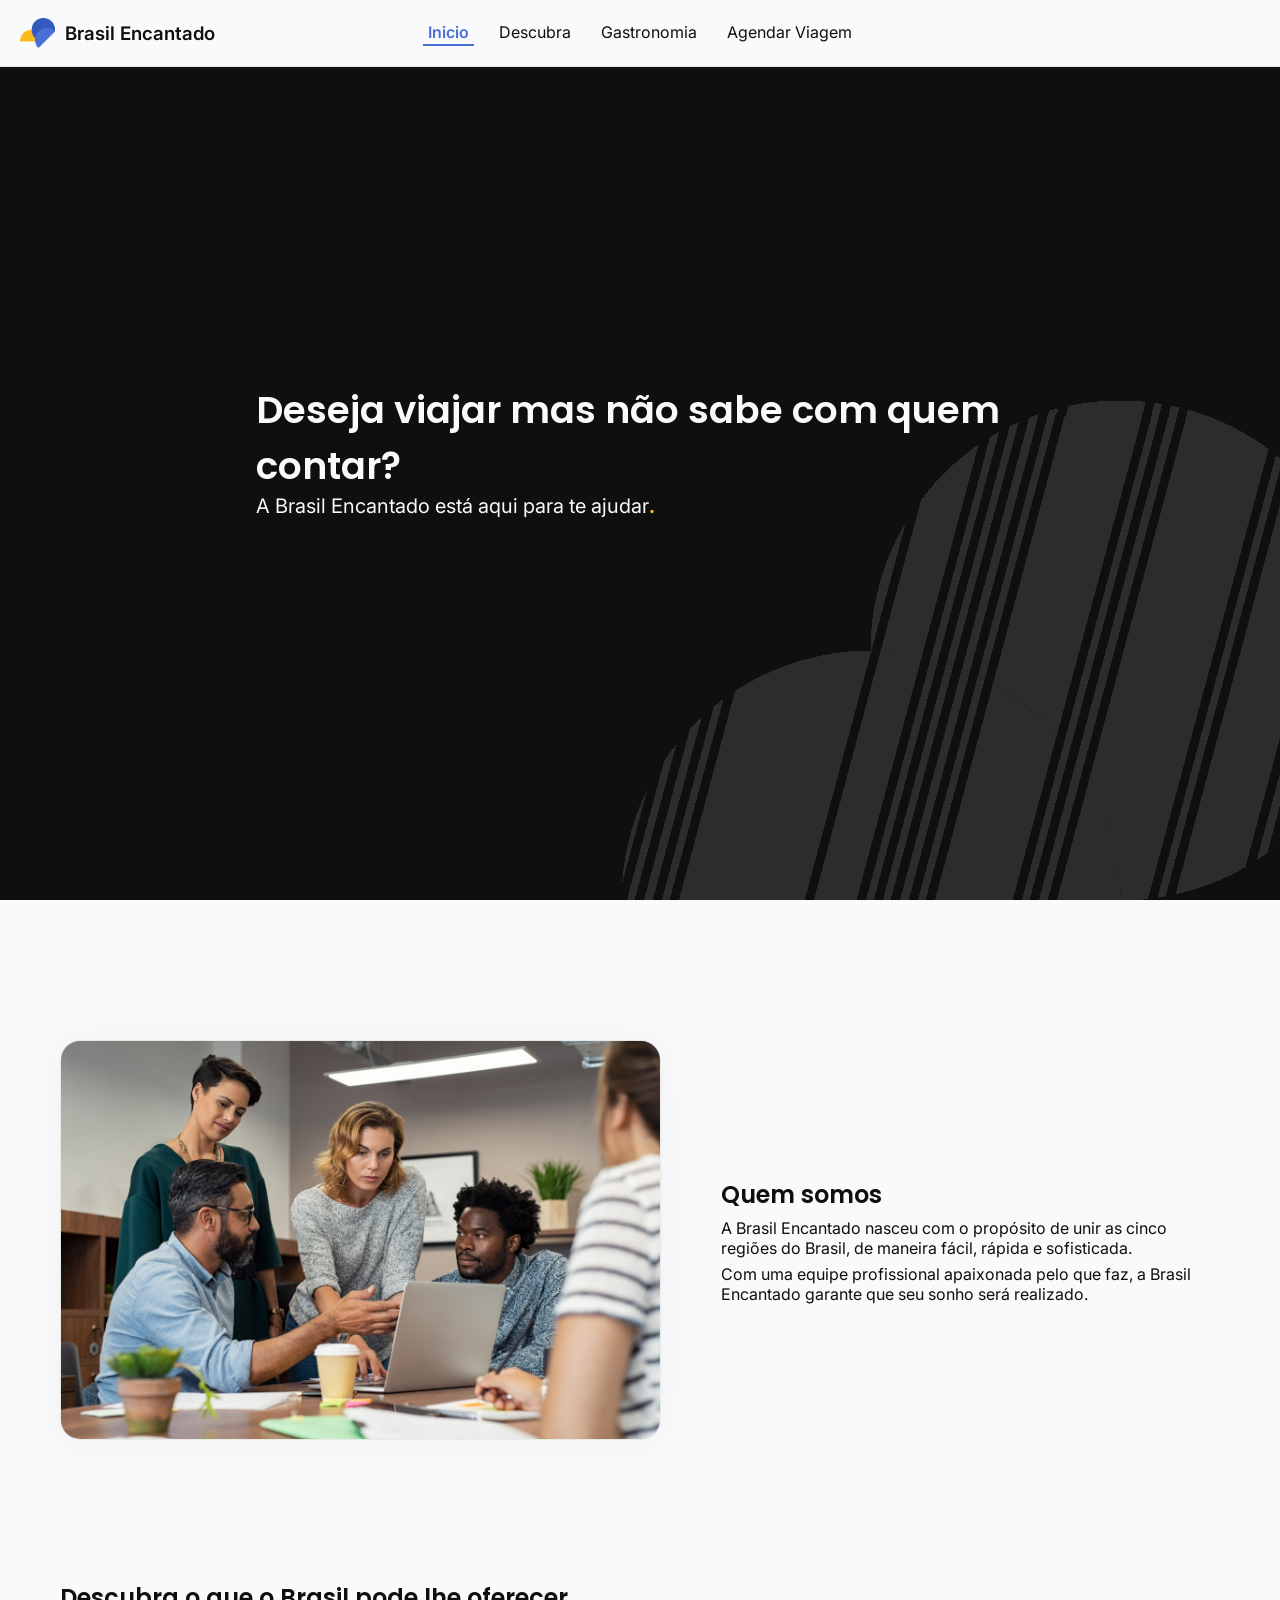
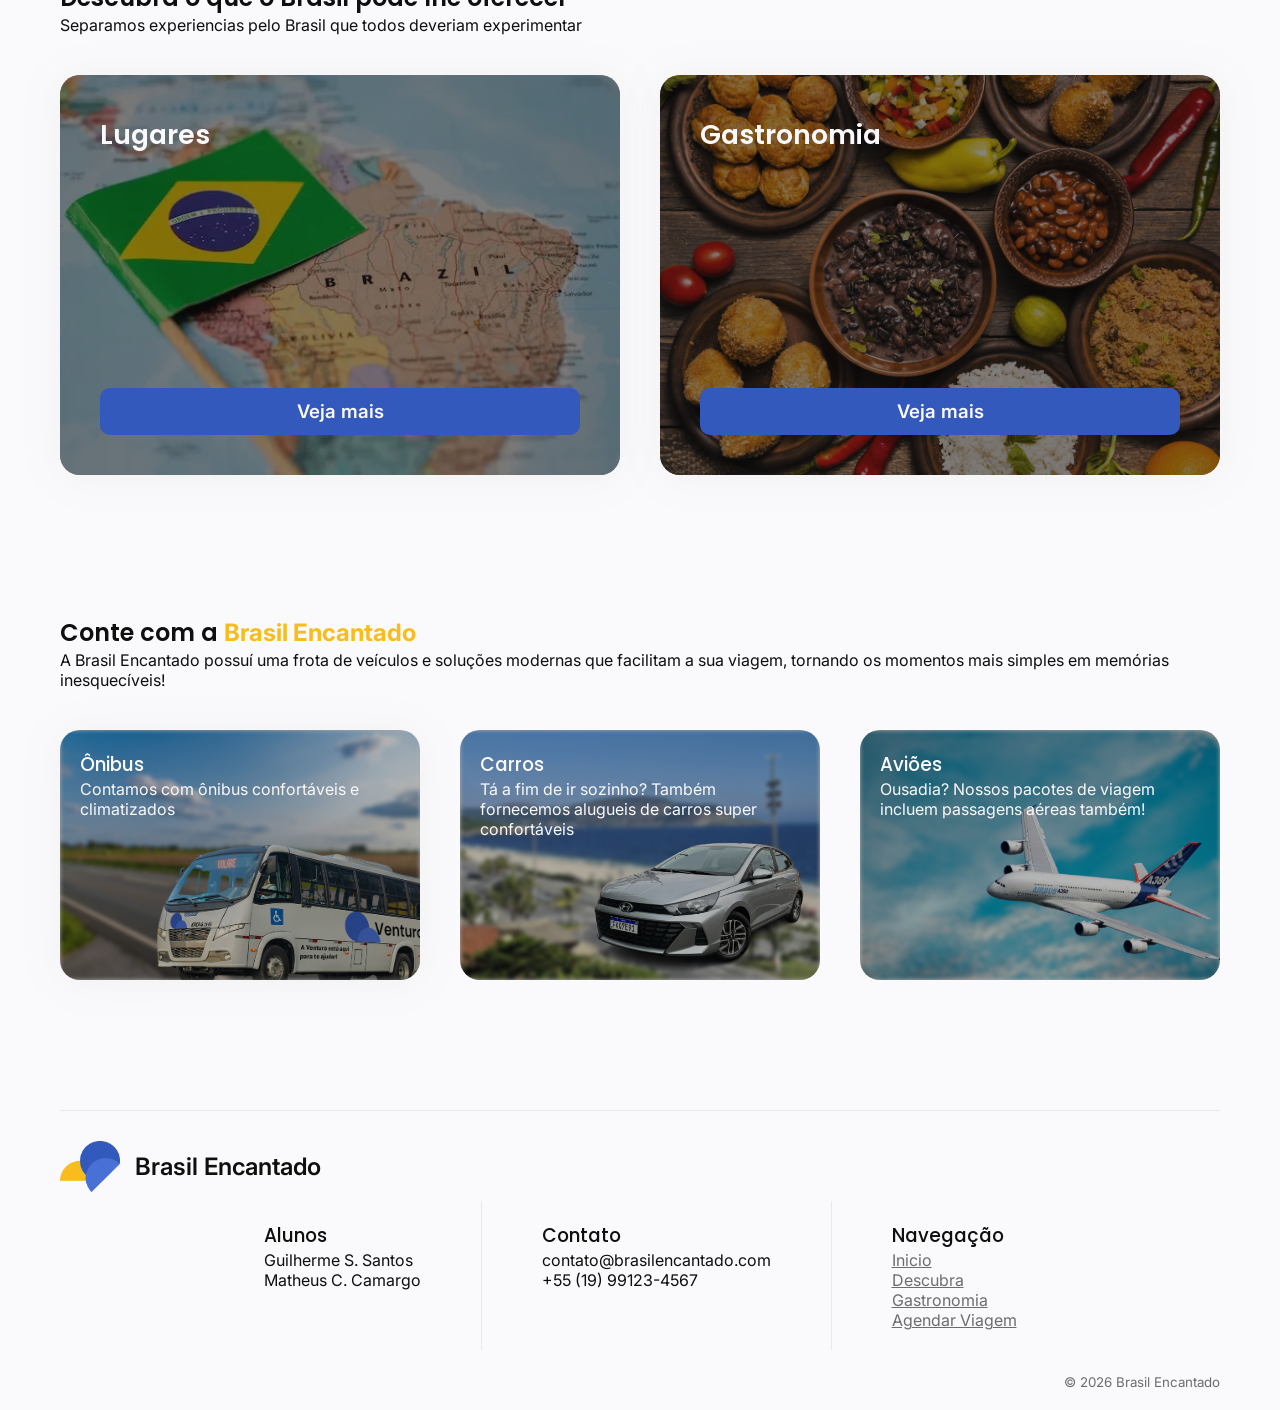
==== index.html @ aa3ffddb "Mudanças nas URLs de links" ====
<!DOCTYPE html>
<html lang="en">
    <head>
        <meta charset="UTF-8">
        <meta name="viewport" content="width=device-width, initial-scale=1.0">
        <title>Brasil Encantado - Início</title>

        <link rel="stylesheet" href="styles/global.css">
        <link rel="stylesheet" href="styles/media.css">
        <link rel="stylesheet" href="styles/index.css">

        <link rel="shortcut icon" href="public/images/logo/relicon.png" type="image/x-icon">
    </head>
    <body>
        <header>
            <div class="content">
                <a  href="https://github.com/Nerzzz/brasil-encantado" class="logo">
                    <img src="./public/images/logo/colored.png" alt="Logo colorido da Venturo">
                    <span>Brasil Encantado</span>
                </a>
                <nav>
                    <a href="./" class="current_page">Inicio</a>
                    <a href="./discovery.html">Descubra</a>
                    <a href="./gastronomy.html">Gastronomia</a>
                    <a href="./trip.html">Agendar Viagem</a>
                </nav>
            </div>
        </header>
        
        <main>
            <div class="hero">
                <div class="content">
                    <h1>Deseja viajar mas não sabe com quem contar?</h1>
                    <p>A Brasil Encantado está aqui para te ajudar<span class="accent">.</span></p>
                </div>
                <img src="./public/images/logo-linhado.png" alt="Logo da Venturo branco">
                <video autoplay muted loop playsinline>
                    <source src="./public/videos/13724768_1024_540_30fps.mp4" type="video/mp4">
                    Seu navegador não suporta vídeos.
                </video>
            </div>

            <section class="about">
                <div class="content">
                    <h2>Quem somos</h2>
                    <p>A Brasil Encantado nasceu com o propósito de unir as cinco regiões do Brasil, de maneira fácil, rápida e sofisticada.</p>
                    <p>Com uma equipe profissional apaixonada pelo que faz, a Brasil Encantado garante que seu sonho será realizado.</p>
                </div>
                <img src="./public/images/team-working.jpg" alt="Equipe trabalhando" class="shadow">
            </section>

            <section class="discovery">
                <h2>Descubra o que o Brasil pode lhe oferecer</h2>
                <p>Separamos experiencias pelo Brasil que todos deveriam experimentar</p>

                <div class="cards">
                    <div class="card shadow">
                        <img src="/public/images/brazil-map.jpg" alt="">
                        <div class="content">
                            <h2>Lugares</h2>
                            <a href="./discovery.html">Veja mais</a>
                        </div>
                    </div>
                    <div class="card shadow">
                        <img src="/public/images/comida-brasileira-tipica.jpg" alt="">
                        <div class="content">
                            <h2>Gastronomia</h2>
                            <a href="./gastronomy.html">Veja mais</a>
                        </div>
                    </div>
                </div>
            </section>

            <section class="transports">
                <div class="content">
                    <h2>Conte com a <span class="accent">Brasil Encantado</span></h2>
                    <p>A Brasil Encantado possuí uma frota de veículos e soluções modernas que facilitam a sua viagem, tornando os momentos mais simples em memórias inesquecíveis!</p>
                </div>
                <div class="cards">
                    <div class="card shadow">
                        <div class="content">
                            <h3>Ônibus</h3>
                            <p>Contamos com ônibus confortáveis e climatizados</p>
                        </div>
                        <img src="./public/images/road-and-field.jpg" alt="Foto de uma rodovia e um campo ao fundo" class="background">
                        <img src="./public/images/venturo-bus.png" alt="Imagem de um ônibus branco" class="vehicle">
                    </div>
                    <div class="card">
                        <div class="content">
                            <h3>Carros</h3>
                            <p>Tá a fim de ir sozinho? Também fornecemos alugueis de carros super confortáveis</p>
                        </div>
                        <img src="./public/images/rio.jpg" alt="Foto de uma avenida e uma praia ao fundo" class="background">
                        <img src="./public/images/car.png" alt="Imagem de um carro cinza" class="vehicle">
                    </div>
                    <div class="card">
                        <div class="content">
                            <h3>Aviões</h3>
                            <p>Ousadia? Nossos pacotes de viagem incluem passagens aéreas também!</p>
                        </div>
                        <img src="./public/images/sky.jpg" alt="Foto do céu" class="background">
                        <img src="./public/images/airplane.png" alt="Imagem de um avião" class="vehicle">
                    </div>
                </div>
            </section>
        </main>

        <footer>
            <div class="content">
                <div class="logo">
                    <img src="./public/images/logo/colored.png" alt="Logo preto da Venturo">
                    <span>Brasil Encantado</span>
                </div>
                <div class="info">
                    <div class="box">
                        <h3>Alunos</h3>
                        <ul>
                            <li><span>Guilherme S. Santos</span></li>
                            <li><span>Matheus C. Camargo</span></li>
                        </ul>
                    </div>
                    <div class="box">
                        <h3>Contato</h3>
                        <ul>
                            <li><span>contato@brasilencantado.com</span></li>
                            <li><span>+55 (19) 99123-4567</span></li>
                        </ul>
                    </div>
                    <div class="box">
                        <h3>Navegação</h3>
                        <ul>
                            <li>
                                <a href="./">Inicio</a>
                            </li>
                            <li>
                                <a href="./discovery.html">Descubra</a>
                            </li>
                            <li>
                                <a href="./gastronomy.html">Gastronomia</a>
                            </li>
                            <li>
                                <a href="./trip.html">Agendar Viagem</a>
                            </li>
                        </ul>
                    </div>
                </div>
                <p>© 2026 Brasil Encantado</p>
            </div>
        </footer>
    </body>
</html>
---- styles/global.css ----
@import url('https://fonts.googleapis.com/css2?family=Inter:ital,opsz,wght@0,14..32,100..900;1,14..32,100..900&family=Poppins:ital,wght@0,100;0,200;0,300;0,400;0,500;0,600;0,700;0,800;0,900;1,100;1,200;1,300;1,400;1,500;1,600;1,700;1,800;1,900&display=swap');

*{
    margin: 0;
    padding: 0;
    box-sizing: border-box;
    color: var(--text-color);
}

:root{
    --primary: #3359bc;
    --secondary: #4870D5;
    --white: #faf9fb;
    --light-gray: #e7ebe7;
    --black-100: #6b686710;
    --accent: #f8bd1d;

    --text-color: #0f0f0f;

    --heading: "Poppins";
    --corpo: "Inter";
}

body{
    display: flex;
    flex-direction: column;
    background-color: var(--white);
    overflow-x: hidden;
    min-height: 100dvh;
}

p, span, a{
    font-family: var(--corpo);
}

li{
    list-style: none;
}

h1,h2,h3{
    font-family: var(--heading);
    transition: 200ms;
    width: fit-content;
}

h1{
    font-size: 28pt;
    font-weight: 600;
}
h2{
    font-size: 18pt;
    font-weight: 600;
}
h3{
    font-size: 14pt;
    font-weight: 500;
}

h1:hover, h2:hover, h3:hover{
    transform: scale(1.05);
    color: var(--secondary);
}

main{
    display: flex;
    flex-direction: column;
    overflow-x: hidden;
    flex: 1;
    gap: 20px;
}

section{
    display: flex;
    flex-direction: column;
    padding: 0px 60px;
    margin: 60px 0px;
    width: 100%;
}

header{
    position: fixed;
    z-index: 10000;
    width: 100%;
    top: 0;
    background-color: var(--white);
    border-bottom: 1px solid var(--light-gray);
    box-shadow: 0 2px 20px #6b686710;

    .content{
        position: relative;
        display: flex;
        flex: 1;
        align-items: center;
        justify-content: center;
        padding: 20px 0;
        margin: 0 20px;

        .logo{
            display: flex;
            align-items: center;
            gap: 10px;
            position: absolute;
            left: 0;
            font-size: 14pt;
            font-weight: 600;
            text-decoration: none;
            
            img{
                height: 30px;
                transform: rotate(0deg);
                transition: 600ms;
            }
        }

        .logo:hover{
            img{
                transform: rotate(360deg);
            }
        }
        
        nav{
            display: flex;
            gap: 20px;
            
            a{
                text-decoration: none;
                font-family: var(--corpo);
                padding: 2px 5px;
                transition: 200ms ease-out;
            }

            a:hover{
                transform: translateY(3px)
            }

            .current_page{
                color: var(--secondary);
                font-weight: 600;
                border-bottom: 2px solid var(--secondary);
            }
        }
    }
}

footer{
    width: 100%;
    padding: 70px 0px 20px;
    top: auto;
    bottom: 0px;

    .content{
        border-top: 1px solid var(--light-gray);
        position: relative;
        display: flex;
        flex-direction: row;
        flex: 1;
        justify-content: center;
        margin: 0px 60px;
        padding-top: 50px;

        .logo{
            display: flex;
            align-items: center;
            gap: 15px;
            position: absolute;
            left: 0;
            top: 30px;
            font-size: 18pt;
            font-weight: 600;
            transition: 200ms ease-out;
            cursor: default;

            img{
                width: 60px;
            }
        }

        .logo:hover{
            transform: scale(1.1);
        }

        a{
            color: #0f0f0f99;
        }

        li{
            transition: 200ms ease-out;
        }

        li:hover{
            transform: translateX(5px);
            font-weight: 500;
        }

        .info{
            margin: 40px 0;
            display: flex;

            .box{
                padding: 20px 60px;
                border-left: solid 1px var(--light-gray);
            }
            
            .box:nth-of-type(1){
                border-left: none;
            }
        }

        p{
            position: absolute;
            bottom: 0px;
            right: 0;
            color: #0f0f0f99;
            font-size: 10pt;
        }
    }

}

.shadow{
    filter: drop-shadow(0 2px 20px var(--black-100));
}

.accent{
    font-weight: 700;
    color: var(--accent);
}
---- styles/media.css ----
@media screen and (max-width: 990px) {
    /* Componentes globais */

    footer .content .info .box{
        padding: 10px 20px;
        border: none;
    }
}

@media screen and (max-width: 750px) {
    /* Componentes globais */

    section{
        padding: 0px 20px;
        margin: 40px 0px;
    }

    footer .content .info{
        padding: 40px 0;
        flex-direction: column;
        align-items: safe;
        gap: 20px;
        margin-left: 0;
        margin-right: auto;
    }
}
---- styles/index.css ----
.hero{
    display: flex;
    position: relative;
    justify-content: center;
    overflow-x: hidden;
    align-items: center;
    height: 100dvh;
    margin-bottom: 60px;
    background-color: var(--text-color);

    .content{
        width: 60vw;
        z-index: 10;

        p{
            color: var(--white);
            font-size: 15pt;
        }
        h1{
            color: var(--white);
        }
    }

    img{
        position: absolute;
        bottom: 0;
        right: -100px;
        opacity: 0.3;
    }

    video{
        position: absolute;
        width: 100%;
        height: 100%;
        object-fit: cover;
        opacity: 0.5;
    }
}

.about{
    flex-wrap: wrap;
    flex-direction: row-reverse;
    justify-content: center;
    align-items: center;
    gap: 60px;
    flex: 1;

    .content{
        display: flex;
        flex-direction: column;
        flex: 1 1 20%;
        max-width: 100%;
        gap: 6px;
        
        p{
            width: fit-content;
        }
    }
    
    img{
        flex: 1 1 20%;
        object-fit: cover;
        height: 400px;
        max-width: 100%;
        border-radius: 20px;
        transition: 200ms ease-out;
        border: solid 1px var(--light-gray);
    }

    img:hover{
        border-radius: 40px;
    }
}

.discovery{
    .cards{
        display: flex;
        flex-wrap: wrap;
        gap: 40px;
        margin-top: 40px;

        .card{
            display: flex;
            position: relative;
            height: 400px;
            max-width: 100%;
            flex: 1 1 300px;
            overflow: hidden;
            border-radius: 20px;
            transition: 200ms ease-out;
            background-color: var(--text-color);

            img{
                transition: 200ms ease-out;
                position: absolute;
                width: 100%;
                height: 100%;
                object-fit: cover;
                opacity: 0.5;
            }

            .content{
                display: flex;
                flex-direction: column;
                justify-content: space-between;
                flex: 1;
                padding: 40px;
                z-index: 10;

                *{
                    color: var(--white);
                }

                h2{
                    font-size: 20pt;
                }

                a{
                    background-color: var(--primary);
                    padding: 12px;
                    border-radius: 10px;
                    text-align: center;
                    text-decoration: none;
                    font-weight: 600;
                    font-size: 14pt;
                    transition: 200ms ease-out;
                }

                a:hover{
                    transform: scale(1.05);
                }
            }
        }

        .card:hover{
            border-radius: 40px;

            img{
                opacity: 0.8;
            }

            a{
                background-color: var(--secondary);
            }
        }
    }
}

.transports{
    .cards{
        margin-top: 40px;
        gap: 40px;
        display: flex;
        flex-wrap: wrap;
        justify-content: center;
        align-items: center;

        .card{
            display: flex;
            height: 250px;
            position: relative;
            overflow: hidden;
            border-radius: 20px;
            flex: 1 1 250px;
            transition: 200ms;

            .background{
                position: absolute;
                width: 100%;
                height: 100%;
                object-fit: cover;
                filter: blur(2px);
            }

            .vehicle{
                position: absolute;
                width: 300px;
                bottom: -10px;
                right: -10%;
                transition: 200ms ease-out;
            }
            
            .content{
                background-color: #0f0f0f4f;
                z-index: 200;
                padding: 20px;
                width: 100%;
                transition: 200ms;
                
                h3,p{
                    color: var(--white);
                }
            }
        }

        .card:hover{
            border-radius: 40px;

            .content{
                background-color: #0f0f0f1c;

                h3{
                    font-size: 18pt;
                    font-weight: 600;
                }
            }
            .vehicle{
                transform: scale(1.08);
            }
        }
    }
}
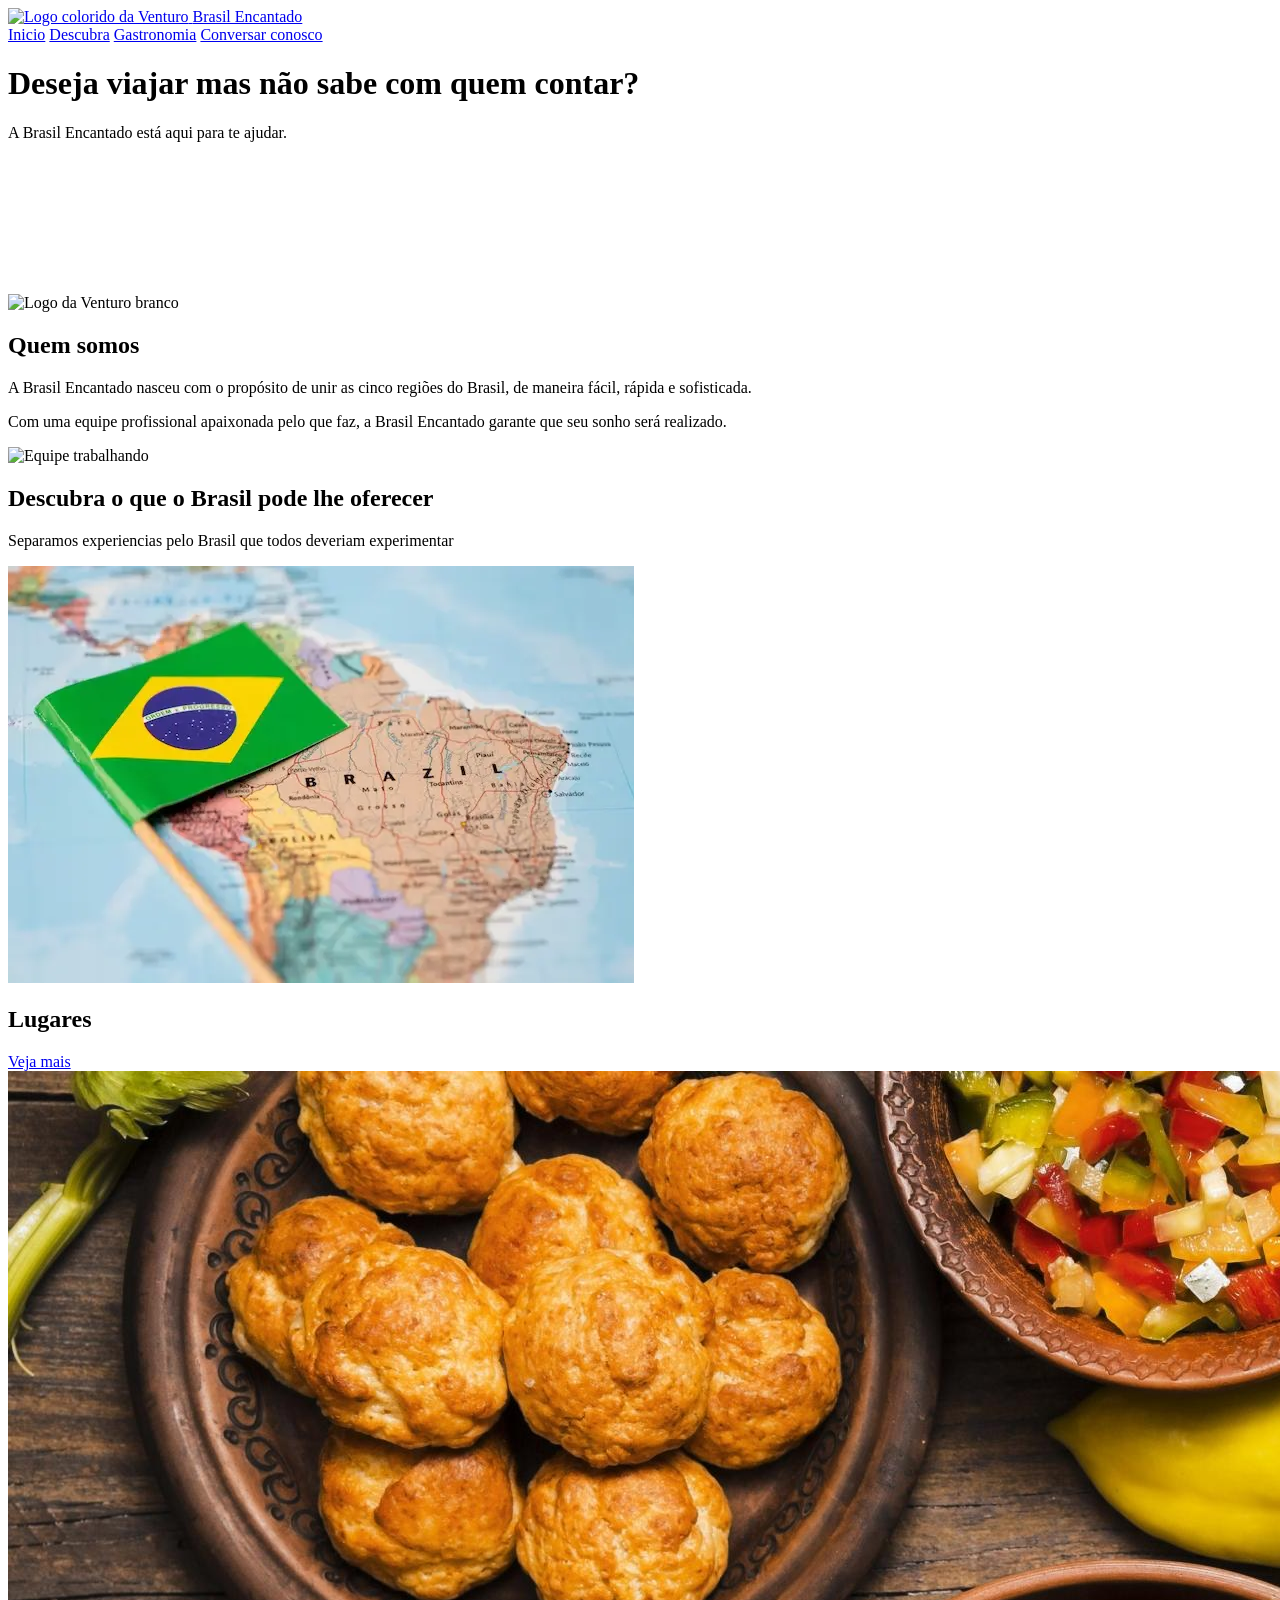
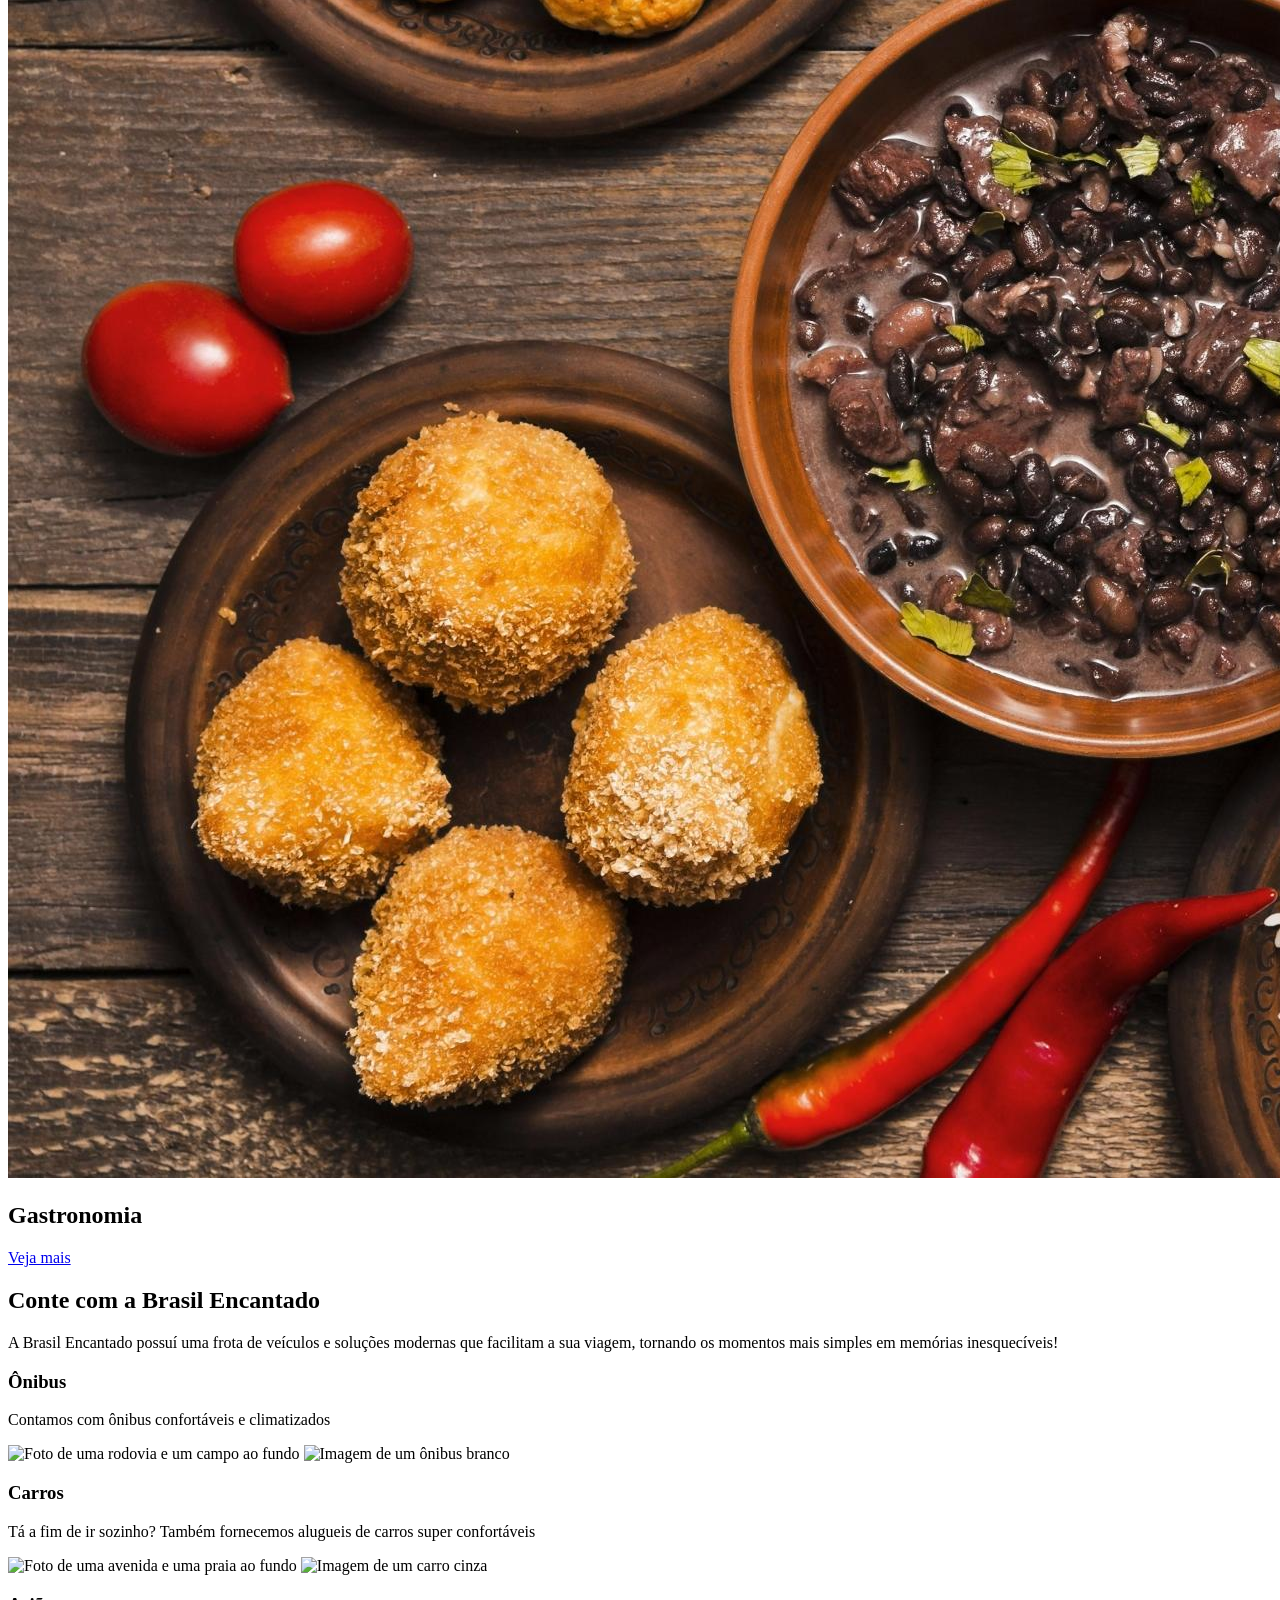
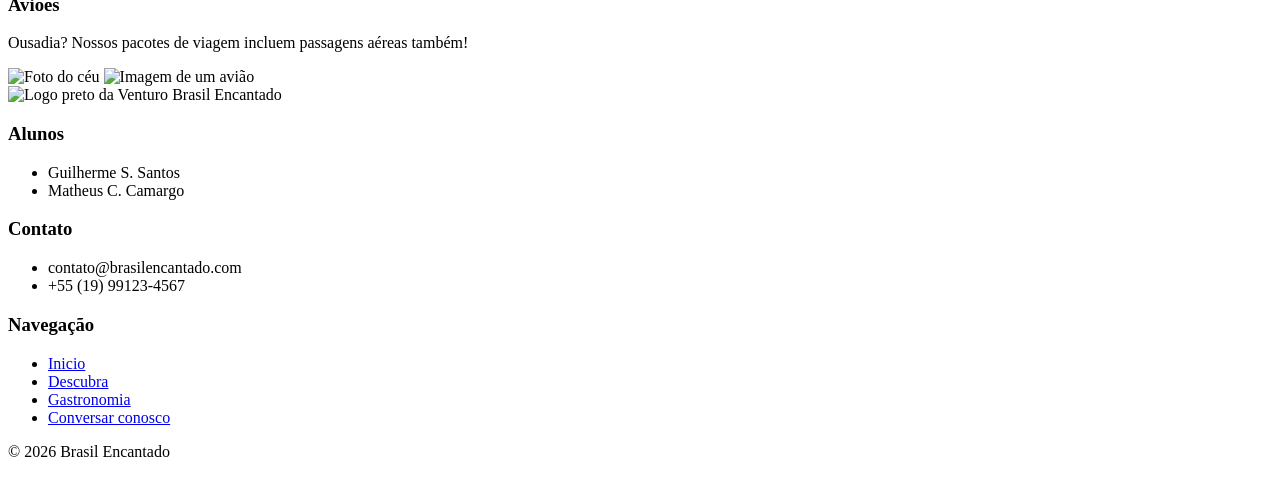
==== commit 77a49874: "Página de email finalizada" ====
--- a/index.html
+++ b/index.html
@@ -4,6 +4,8 @@
         <meta charset="UTF-8">
         <meta name="viewport" content="width=device-width, initial-scale=1.0">
         <title>Brasil Encantado - Início</title>
+
+        <base href="/brasil-encantado/">
 
         <link rel="stylesheet" href="styles/global.css">
         <link rel="stylesheet" href="styles/media.css">
@@ -19,10 +21,10 @@
                     <span>Brasil Encantado</span>
                 </a>
                 <nav>
-                    <a href="./" class="current_page">Inicio</a>
-                    <a href="./discovery.html">Descubra</a>
-                    <a href="./gastronomy.html">Gastronomia</a>
-                    <a href="./trip.html">Agendar Viagem</a>
+                    <a href="/" class="current_page">Inicio</a>
+                    <a href="discovery.html">Descubra</a>
+                    <a href="gastronomy.html">Gastronomia</a>
+                    <a href="trip.html">Conversar conosco</a>
                 </nav>
             </div>
         </header>
@@ -130,16 +132,16 @@
                         <h3>Navegação</h3>
                         <ul>
                             <li>
-                                <a href="./">Inicio</a>
+                                <a href="/">Inicio</a>
                             </li>
                             <li>
-                                <a href="./discovery.html">Descubra</a>
+                                <a href="discovery.html">Descubra</a>
                             </li>
                             <li>
-                                <a href="./gastronomy.html">Gastronomia</a>
+                                <a href="gastronomy.html">Gastronomia</a>
                             </li>
                             <li>
-                                <a href="./trip.html">Agendar Viagem</a>
+                                <a href="trip.html">Conversar conosco</a>
                             </li>
                         </ul>
                     </div>
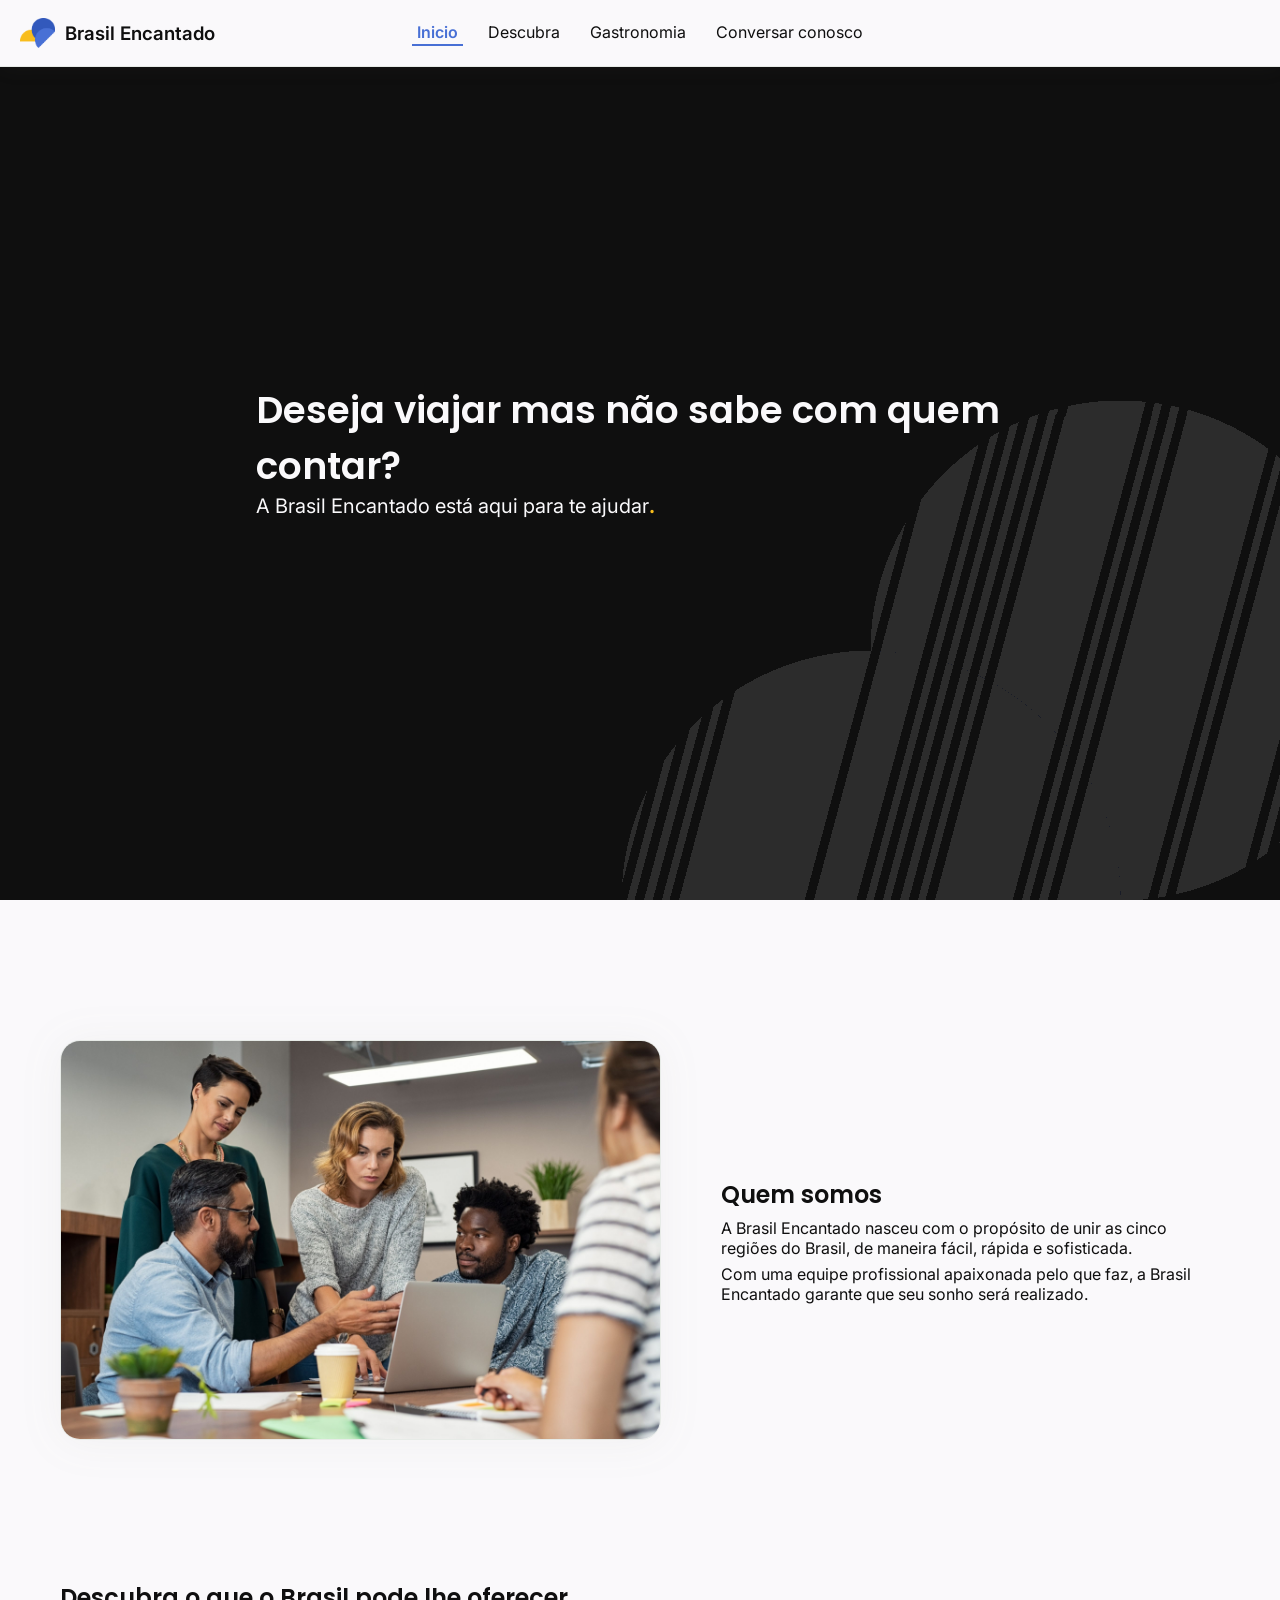
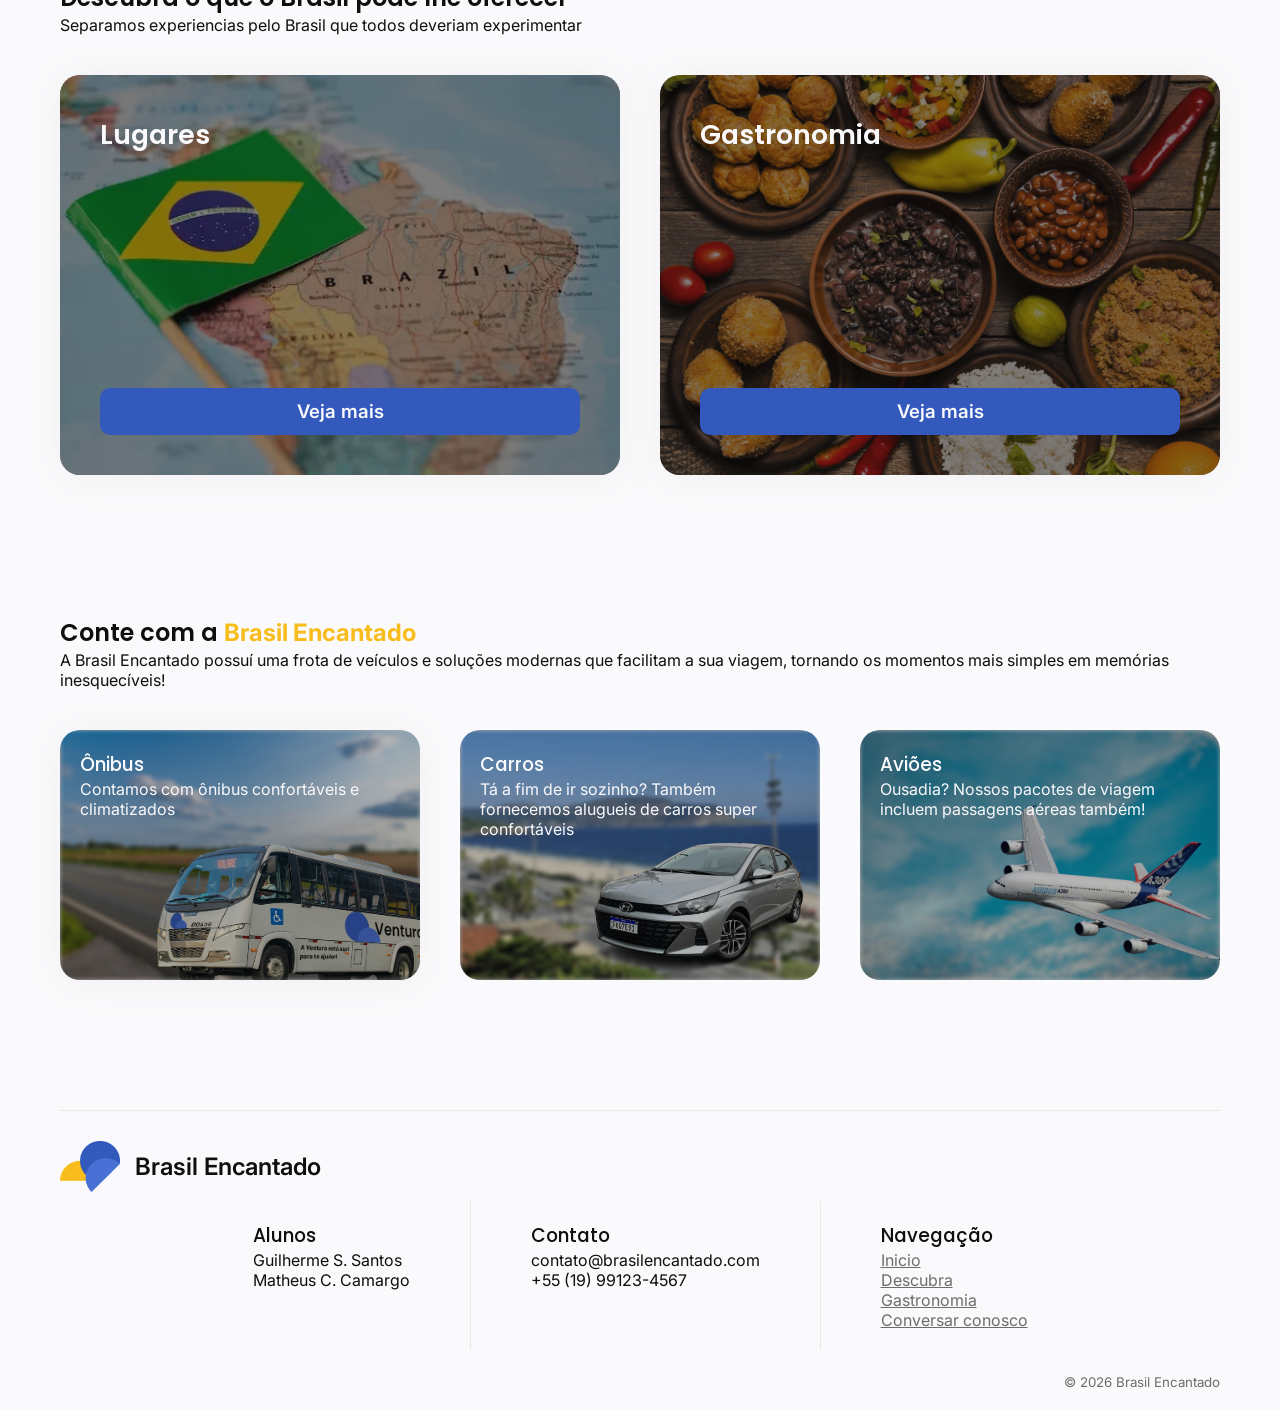
==== commit 528195e1: "teste de url" ====
--- a/index.html
+++ b/index.html
@@ -5,7 +5,7 @@
         <meta name="viewport" content="width=device-width, initial-scale=1.0">
         <title>Brasil Encantado - Início</title>
 
-        <base href="/brasil-encantado/">
+        <base href="/brasil-encantado">
 
         <link rel="stylesheet" href="styles/global.css">
         <link rel="stylesheet" href="styles/media.css">
@@ -22,9 +22,9 @@
                 </a>
                 <nav>
                     <a href="/" class="current_page">Inicio</a>
-                    <a href="discovery.html">Descubra</a>
-                    <a href="gastronomy.html">Gastronomia</a>
-                    <a href="trip.html">Conversar conosco</a>
+                    <a href="/discovery.html">Descubra</a>
+                    <a href="/gastronomy.html">Gastronomia</a>
+                    <a href="/trip.html">Conversar conosco</a>
                 </nav>
             </div>
         </header>
@@ -57,14 +57,14 @@
 
                 <div class="cards">
                     <div class="card shadow">
-                        <img src="/public/images/brazil-map.jpg" alt="">
+                        <img src="./public/images/brazil-map.jpg" alt="">
                         <div class="content">
                             <h2>Lugares</h2>
                             <a href="./discovery.html">Veja mais</a>
                         </div>
                     </div>
                     <div class="card shadow">
-                        <img src="/public/images/comida-brasileira-tipica.jpg" alt="">
+                        <img src="./public/images/comida-brasileira-tipica.jpg" alt="">
                         <div class="content">
                             <h2>Gastronomia</h2>
                             <a href="./gastronomy.html">Veja mais</a>
@@ -132,16 +132,16 @@
                         <h3>Navegação</h3>
                         <ul>
                             <li>
-                                <a href="/">Inicio</a>
+                                <a href="./">Inicio</a>
                             </li>
                             <li>
-                                <a href="discovery.html">Descubra</a>
+                                <a href="./discovery.html">Descubra</a>
                             </li>
                             <li>
-                                <a href="gastronomy.html">Gastronomia</a>
+                                <a href="./gastronomy.html">Gastronomia</a>
                             </li>
                             <li>
-                                <a href="trip.html">Conversar conosco</a>
+                                <a href="./trip.html">Conversar conosco</a>
                             </li>
                         </ul>
                     </div>
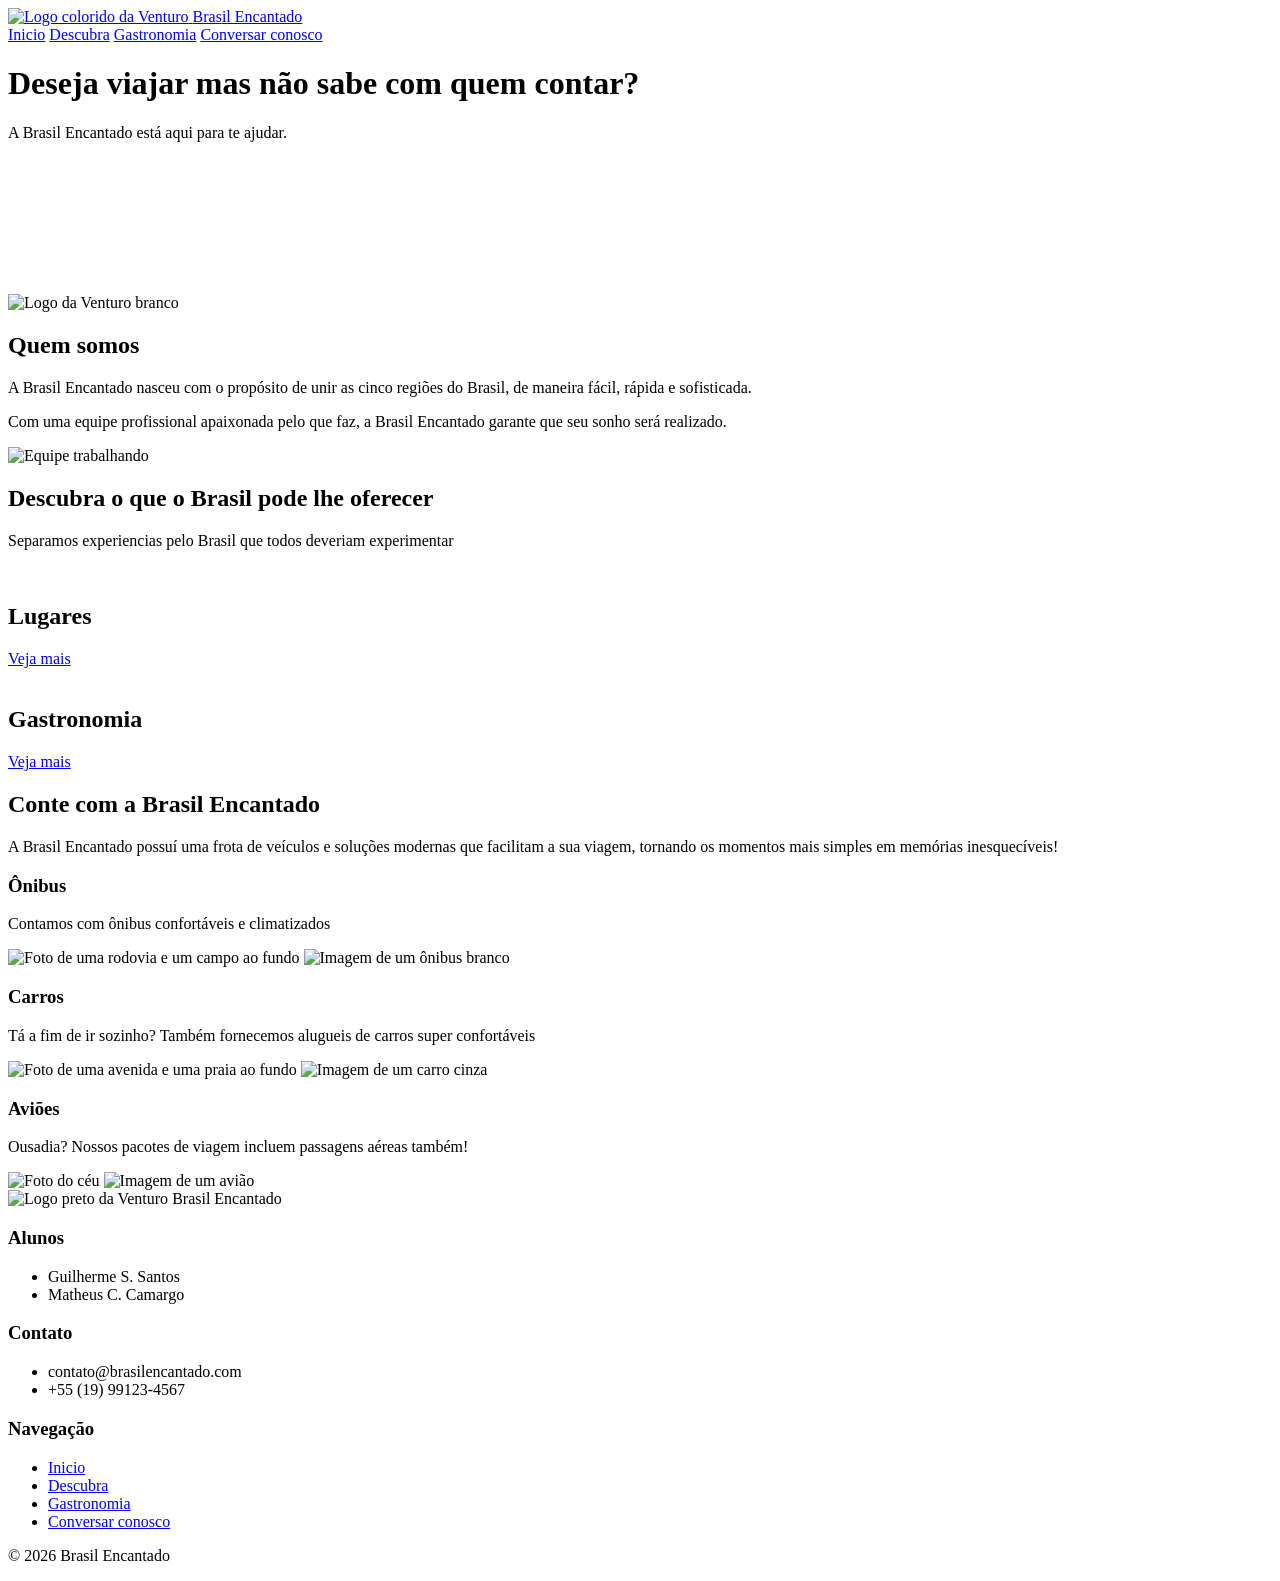
==== commit abe6f4fd: "url" ====
--- a/index.html
+++ b/index.html
@@ -5,7 +5,7 @@
         <meta name="viewport" content="width=device-width, initial-scale=1.0">
         <title>Brasil Encantado - Início</title>
 
-        <base href="/brasil-encantado">
+        <base href="/brasil-encantado/">
 
         <link rel="stylesheet" href="styles/global.css">
         <link rel="stylesheet" href="styles/media.css">
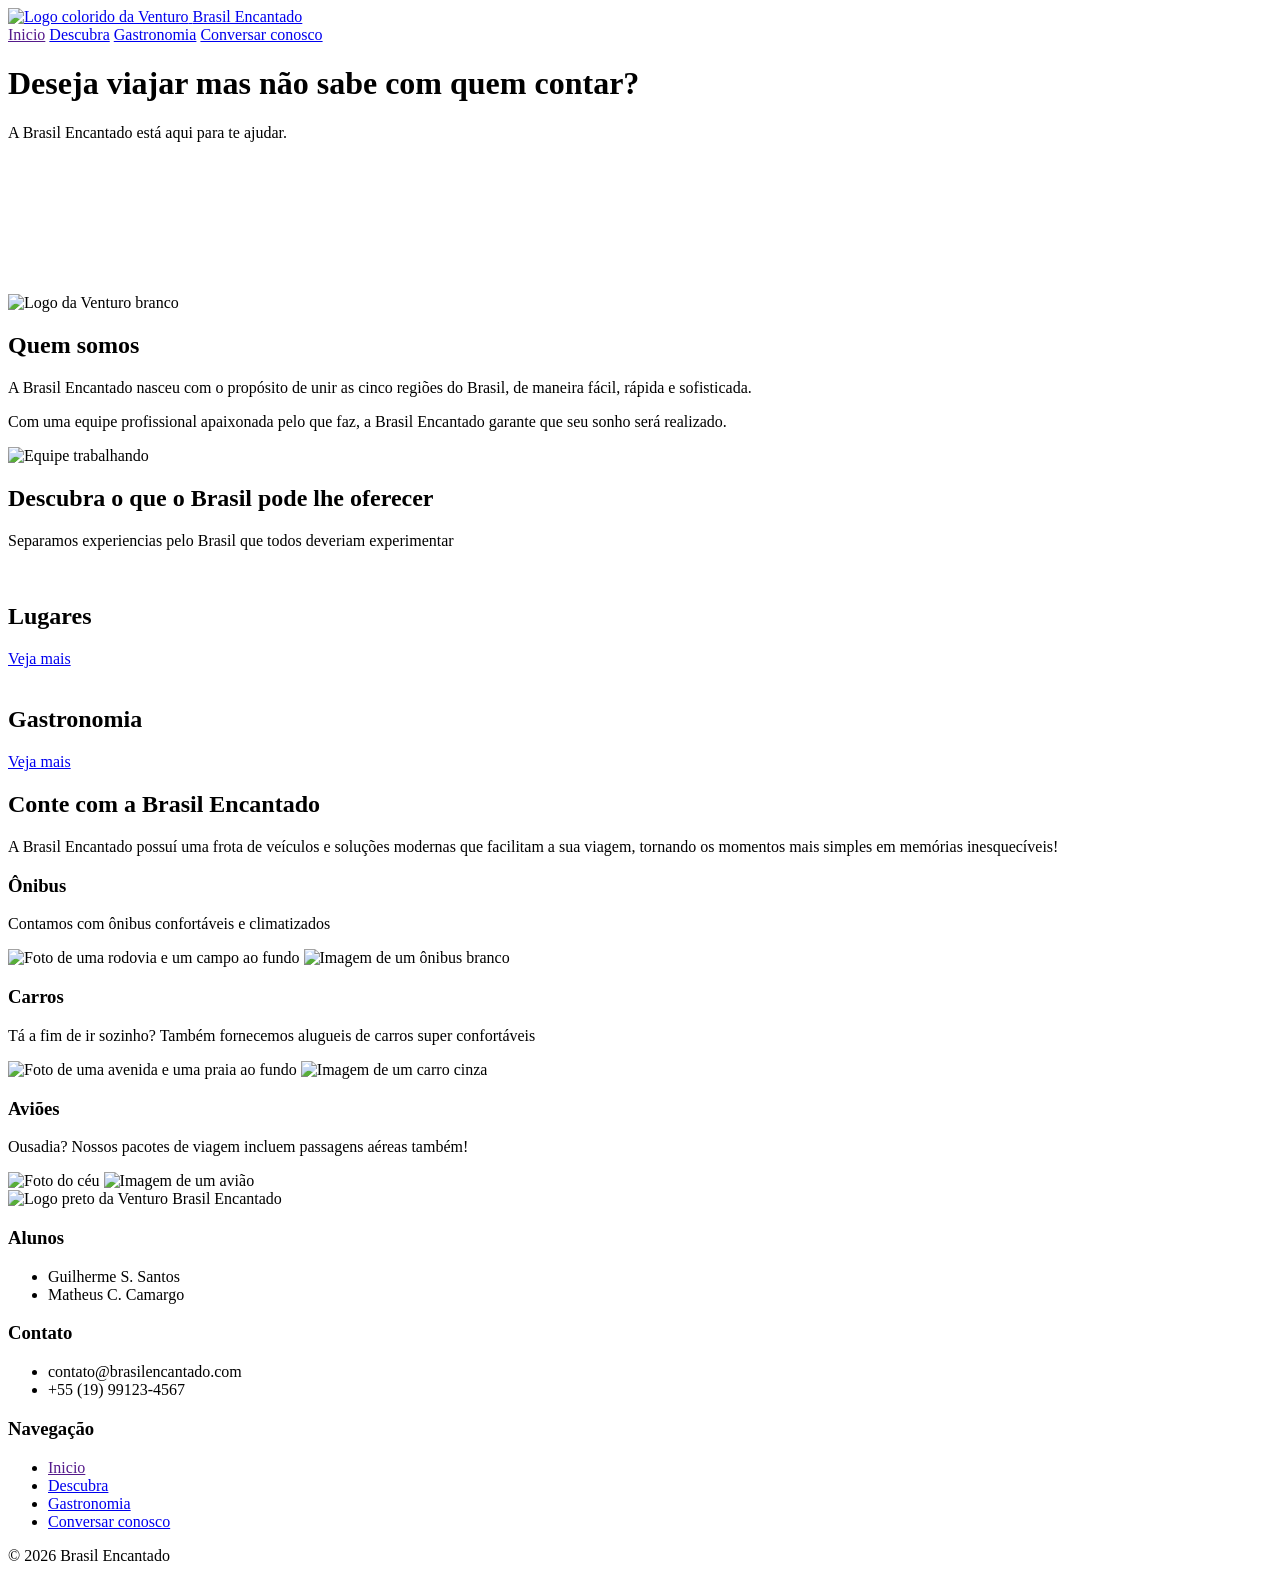
==== commit 44493a33: "url" ====
--- a/index.html
+++ b/index.html
@@ -7,9 +7,9 @@
 
         <base href="/brasil-encantado/">
 
-        <link rel="stylesheet" href="styles/global.css">
-        <link rel="stylesheet" href="styles/media.css">
-        <link rel="stylesheet" href="styles/index.css">
+        <link rel="stylesheet" href="./styles/global.css">
+        <link rel="stylesheet" href="./styles/media.css">
+        <link rel="stylesheet" href="./styles/index.css">
 
         <link rel="shortcut icon" href="public/images/logo/relicon.png" type="image/x-icon">
     </head>
@@ -21,10 +21,10 @@
                     <span>Brasil Encantado</span>
                 </a>
                 <nav>
-                    <a href="/" class="current_page">Inicio</a>
-                    <a href="/discovery.html">Descubra</a>
-                    <a href="/gastronomy.html">Gastronomia</a>
-                    <a href="/trip.html">Conversar conosco</a>
+                    <a href="" class="current_page">Inicio</a>
+                    <a href="discovery.html">Descubra</a>
+                    <a href="gastronomy.html">Gastronomia</a>
+                    <a href="trip.html">Conversar conosco</a>
                 </nav>
             </div>
         </header>
@@ -60,14 +60,14 @@
                         <img src="./public/images/brazil-map.jpg" alt="">
                         <div class="content">
                             <h2>Lugares</h2>
-                            <a href="./discovery.html">Veja mais</a>
+                            <a href="discovery.html">Veja mais</a>
                         </div>
                     </div>
                     <div class="card shadow">
                         <img src="./public/images/comida-brasileira-tipica.jpg" alt="">
                         <div class="content">
                             <h2>Gastronomia</h2>
-                            <a href="./gastronomy.html">Veja mais</a>
+                            <a href="gastronomy.html">Veja mais</a>
                         </div>
                     </div>
                 </div>
@@ -132,16 +132,16 @@
                         <h3>Navegação</h3>
                         <ul>
                             <li>
-                                <a href="./">Inicio</a>
+                                <a href="">Inicio</a>
                             </li>
                             <li>
-                                <a href="./discovery.html">Descubra</a>
+                                <a href="discovery.html">Descubra</a>
                             </li>
                             <li>
-                                <a href="./gastronomy.html">Gastronomia</a>
+                                <a href="gastronomy.html">Gastronomia</a>
                             </li>
                             <li>
-                                <a href="./trip.html">Conversar conosco</a>
+                                <a href="trip.html">Conversar conosco</a>
                             </li>
                         </ul>
                     </div>
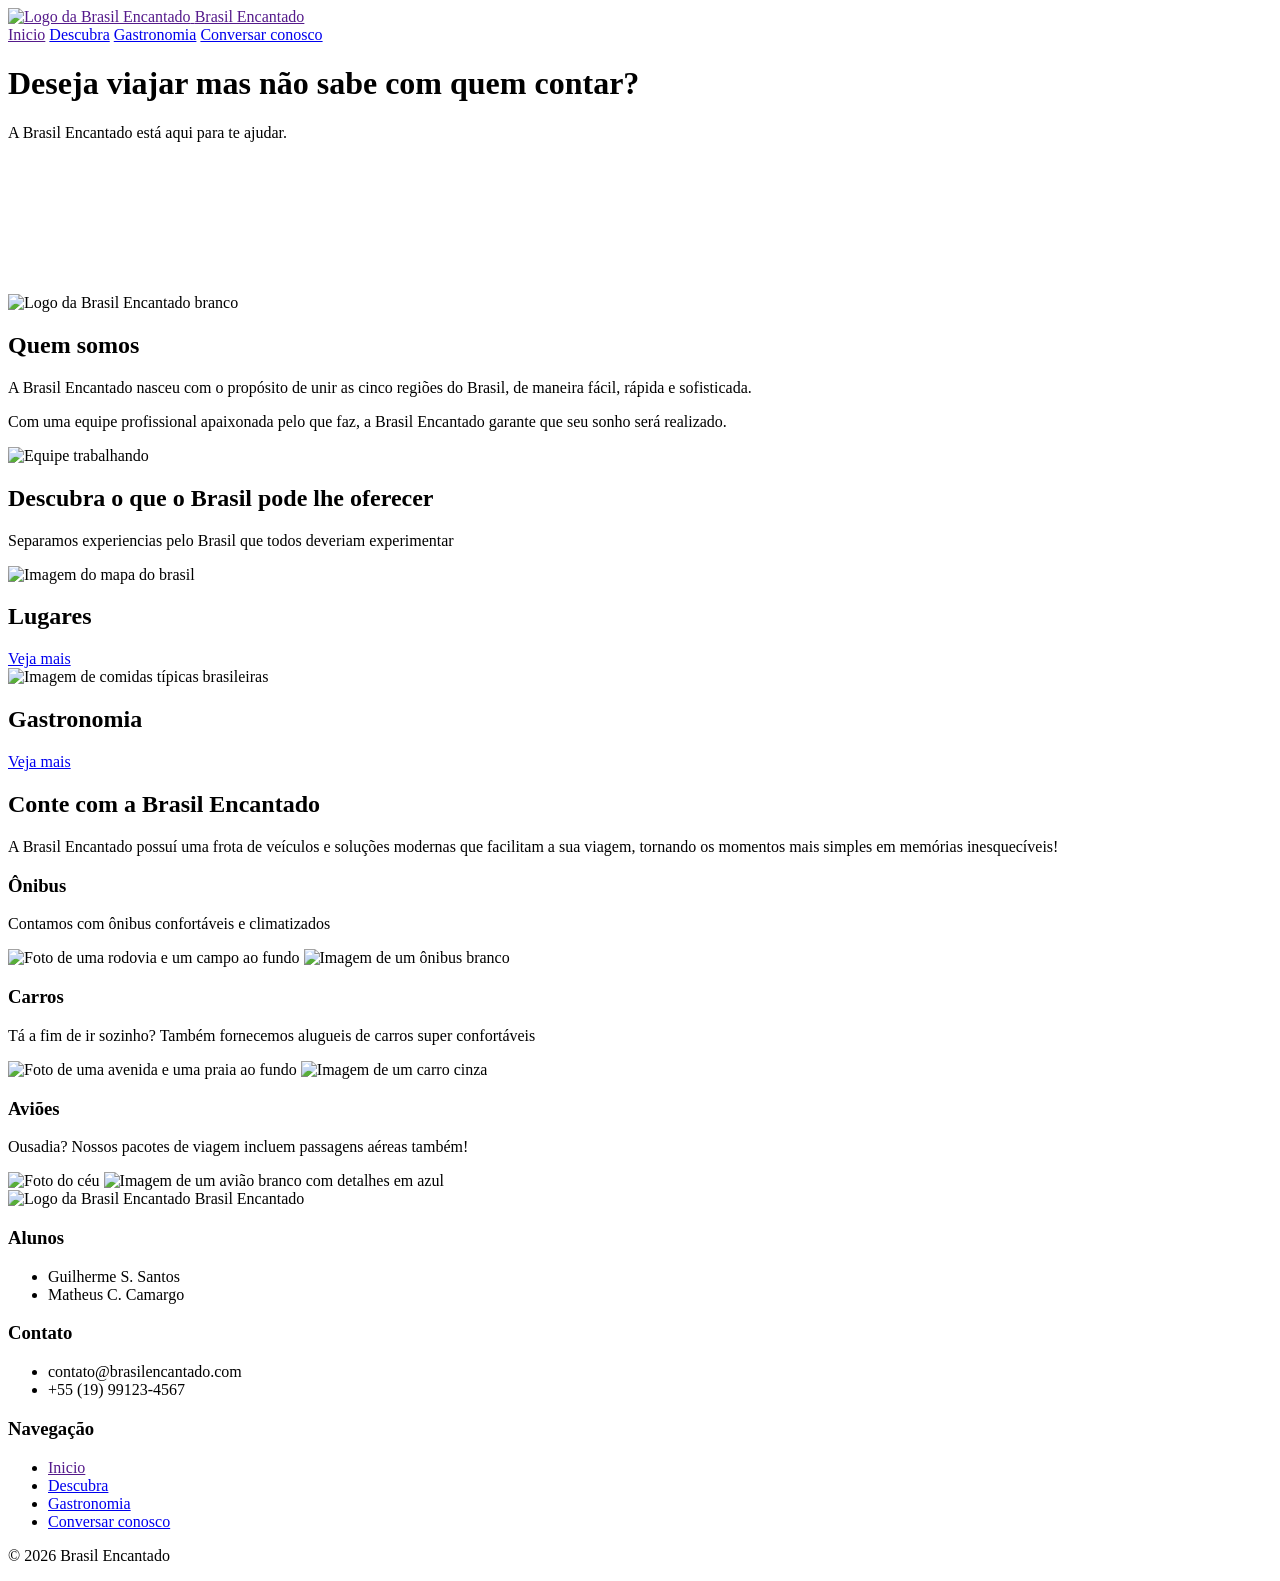
==== commit b717f213: "Página de Descubra" ====
--- a/index.html
+++ b/index.html
@@ -16,8 +16,8 @@
     <body>
         <header>
             <div class="content">
-                <a  href="https://github.com/Nerzzz/brasil-encantado" class="logo">
-                    <img src="./public/images/logo/colored.png" alt="Logo colorido da Venturo">
+                <a  href="" class="logo">
+                    <img src="./public/images/logo/colored.png" alt="Logo da Brasil Encantado">
                     <span>Brasil Encantado</span>
                 </a>
                 <nav>
@@ -35,7 +35,7 @@
                     <h1>Deseja viajar mas não sabe com quem contar?</h1>
                     <p>A Brasil Encantado está aqui para te ajudar<span class="accent">.</span></p>
                 </div>
-                <img src="./public/images/logo-linhado.png" alt="Logo da Venturo branco">
+                <img src="./public/images/logo-linhado.png" alt="Logo da Brasil Encantado branco">
                 <video autoplay muted loop playsinline>
                     <source src="./public/videos/13724768_1024_540_30fps.mp4" type="video/mp4">
                     Seu navegador não suporta vídeos.
@@ -57,14 +57,14 @@
 
                 <div class="cards">
                     <div class="card shadow">
-                        <img src="./public/images/brazil-map.jpg" alt="">
+                        <img src="./public/images/brazil-map.jpg" alt="Imagem do mapa do brasil">
                         <div class="content">
                             <h2>Lugares</h2>
                             <a href="discovery.html">Veja mais</a>
                         </div>
                     </div>
                     <div class="card shadow">
-                        <img src="./public/images/comida-brasileira-tipica.jpg" alt="">
+                        <img src="./public/images/comida-brasileira-tipica.jpg" alt="Imagem de comidas típicas brasileiras">
                         <div class="content">
                             <h2>Gastronomia</h2>
                             <a href="gastronomy.html">Veja mais</a>
@@ -101,7 +101,7 @@
                             <p>Ousadia? Nossos pacotes de viagem incluem passagens aéreas também!</p>
                         </div>
                         <img src="./public/images/sky.jpg" alt="Foto do céu" class="background">
-                        <img src="./public/images/airplane.png" alt="Imagem de um avião" class="vehicle">
+                        <img src="./public/images/airplane.png" alt="Imagem de um avião branco com detalhes em azul" class="vehicle">
                     </div>
                 </div>
             </section>
@@ -110,7 +110,7 @@
         <footer>
             <div class="content">
                 <div class="logo">
-                    <img src="./public/images/logo/colored.png" alt="Logo preto da Venturo">
+                    <img src="./public/images/logo/colored.png" alt="Logo da Brasil Encantado">
                     <span>Brasil Encantado</span>
                 </div>
                 <div class="info">
--- a/styles/global.css
+++ b/styles/global.css
@@ -224,4 +224,119 @@
 .accent{
     font-weight: 700;
     color: var(--accent);
+}
+
+.trip_hook
+{
+    margin: 80px 0;
+    display: flex;
+
+    .content{
+        display: flex;
+        flex-direction: column;
+        align-items: center;
+        background-color: var(--primary);
+        padding: 40px;
+        border-radius: 20px;
+        transition: 200ms ease-out;
+
+        *{
+            color: var(--white);
+        }
+
+        a{
+            margin-top: 30px;
+            text-decoration: none;
+            padding: 15px 20px;
+            border-radius: 10px;
+            font-size: 14pt;
+            font-weight: 600;
+            background-color: var(--white);
+            color: var(--secondary);
+            transition: 200ms ease-out;
+        }
+
+        a:hover{
+            border-radius: 20px;
+            transform: scale(1.05);
+        }
+    }
+
+    .content:hover{
+        border-radius: 40px;
+    }
+}
+.container{
+    position: relative;
+    display: flex;
+    margin-top: 66px;
+
+    aside{
+        top: 50px;
+        max-height: 600px;
+        position: sticky;
+        flex: 2;
+        max-width: 400px;
+        padding: 60px 30px 60px 0;
+        display: flex;
+        flex-direction: column;
+        overflow: hidden;
+
+        .curiosities{
+            display: flex;
+            flex-direction: column;
+            padding: 30px;
+            background-color: var(--secondary);
+            flex: 1;
+            border-radius: 20px;
+            overflow-y: auto;
+            gap: 50px;
+            min-height: 0;
+            margin-top: 20px;
+            
+            *{
+                color: var(--white);
+            }
+
+            .box{
+                display: flex;
+                flex-direction: column;
+                gap: 10px;
+
+                img{
+                    max-width: 100%;
+                    height: 300px;
+                    border-radius: 10px;
+                    object-fit: cover;
+                    transition: 200ms ease-out;
+                }
+
+                img:hover{
+                    border-radius: 30px;
+                }
+            }
+        }
+    }
+
+    main section {
+        gap: 60px;
+        .box{
+            display: flex;
+            flex-direction: column;
+            gap: 10px;
+
+            img{
+                max-height: 400px;
+                margin: 10px 0 30px;
+                border-radius: 20px;
+                border: solid 1px var(--light-gray);
+                object-fit: cover;
+                transition: 200ms ease-out;
+            }
+
+            img:hover{
+                border-radius: 40px;
+            }
+        }
+    }
 }
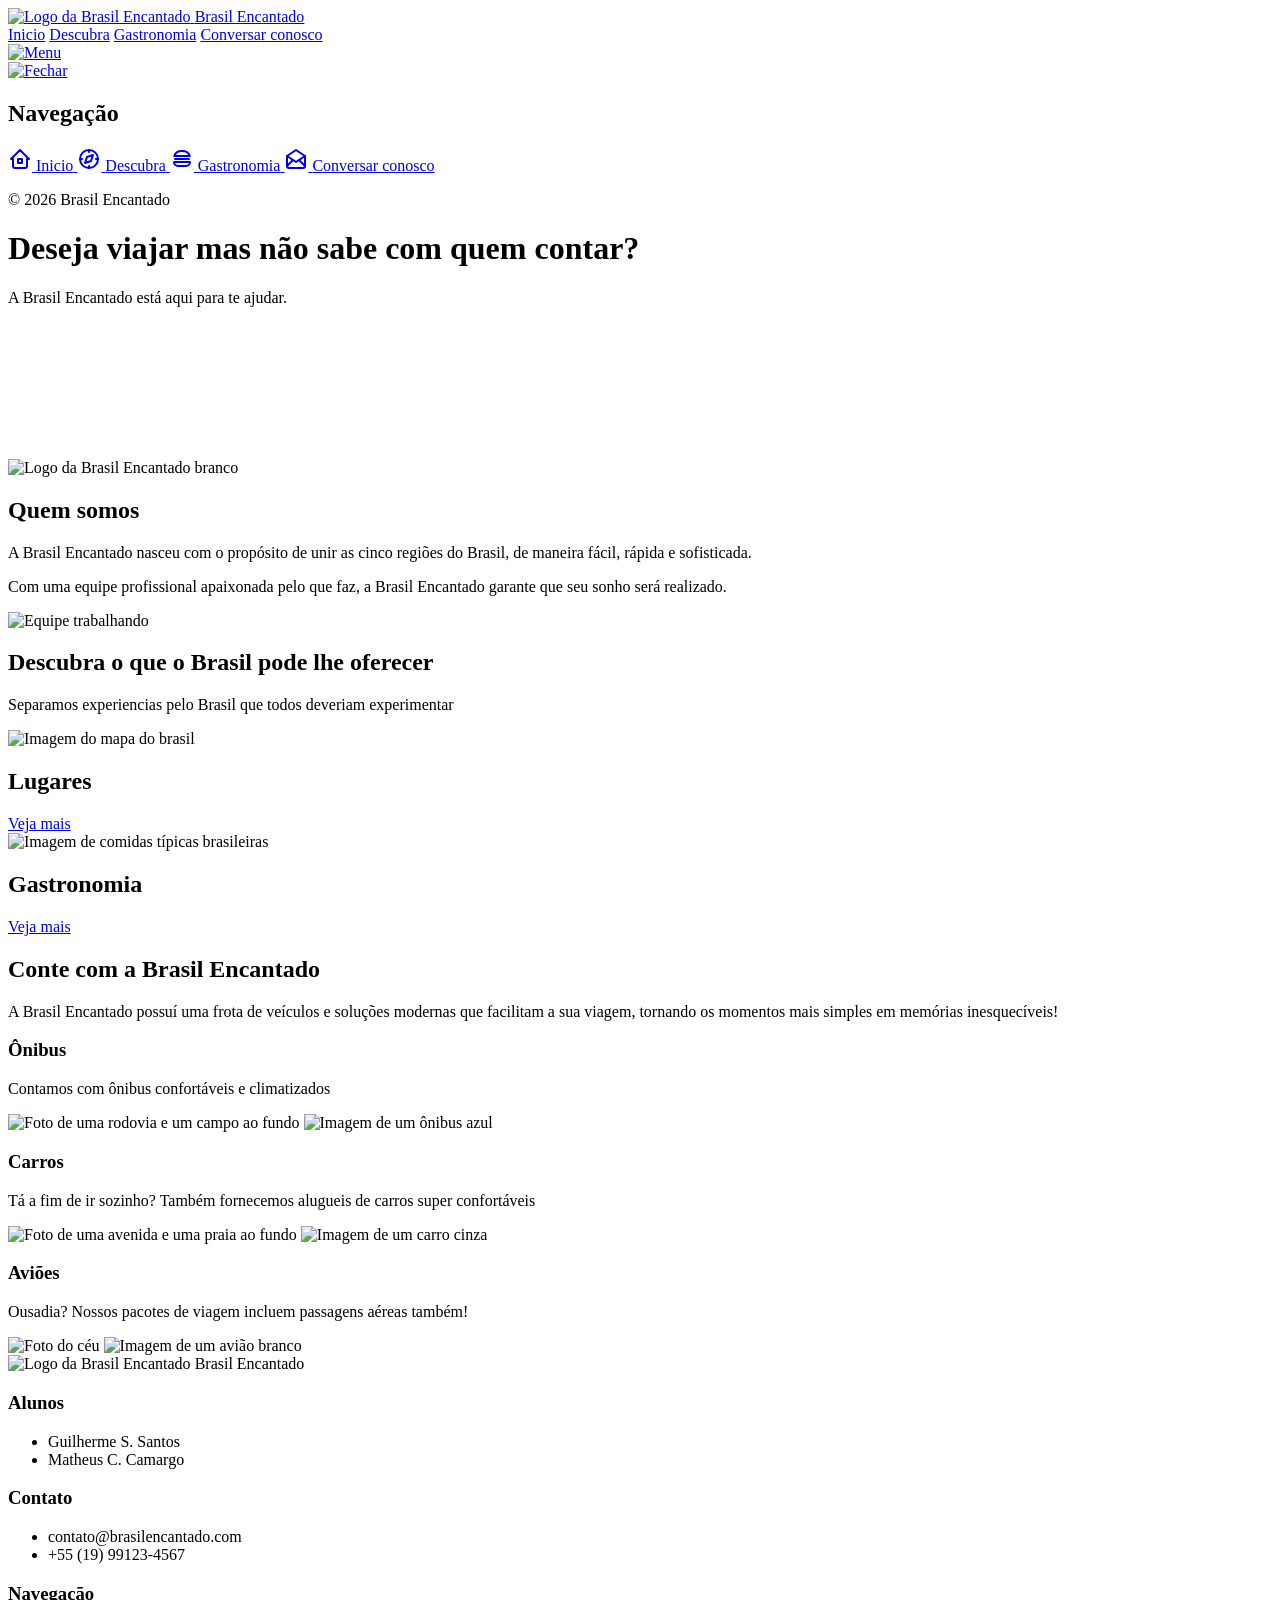
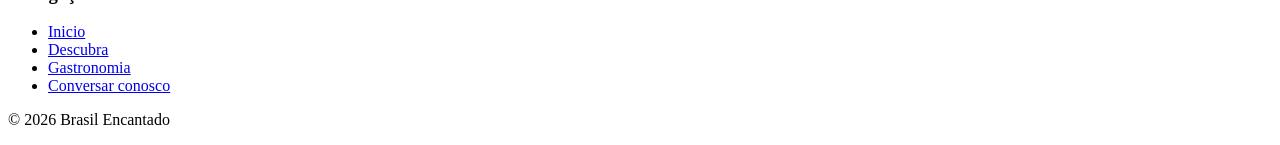
==== commit 58c5362b: "Comit final" ====
--- a/index.html
+++ b/index.html
@@ -16,18 +16,46 @@
     <body>
         <header>
             <div class="content">
-                <a  href="" class="logo">
+                <a  href="./" class="logo">
                     <img src="./public/images/logo/colored.png" alt="Logo da Brasil Encantado">
                     <span>Brasil Encantado</span>
                 </a>
                 <nav>
-                    <a href="" class="current_page">Inicio</a>
+                    <a href="./" class="current_page">Inicio</a>
                     <a href="discovery.html">Descubra</a>
                     <a href="gastronomy.html">Gastronomia</a>
                     <a href="trip.html">Conversar conosco</a>
                 </nav>
+
+                <a href="#menu" class="menu_buttons"><img src="./public/images/icons/menu.svg" alt="Menu"></a>
             </div>
         </header>
+
+        <section id="menu">
+            <aside>
+                <a href="#" class="menu_buttons"><img src="./public/images/icons/x.svg" alt="Fechar"></a>
+                <h2>Navegação</h2>
+                <nav>
+                    <a href="./" class="current_page">
+                        <svg xmlns="http://www.w3.org/2000/svg" width="24" height="24" viewBox="0 0 24 24" fill="none" stroke="currentColor" stroke-width="2" stroke-linecap="round" stroke-linejoin="round" class="icon icon-tabler icons-tabler-outline icon-tabler-home-2"><path stroke="none" d="M0 0h24v24H0z" fill="none" /><path d="M5 12l-2 0l9 -9l9 9l-2 0" /><path d="M5 12v7a2 2 0 0 0 2 2h10a2 2 0 0 0 2 -2v-7" /><path d="M10 12h4v4h-4l0 -4" /></svg>
+                        <span>Inicio</span>
+                    </a>
+                    <a href="discovery.html">
+                        <svg xmlns="http://www.w3.org/2000/svg" width="24" height="24" viewBox="0 0 24 24" fill="none" stroke="currentColor" stroke-width="2" stroke-linecap="round" stroke-linejoin="round" class="icon icon-tabler icons-tabler-outline icon-tabler-compass"><path stroke="none" d="M0 0h24v24H0z" fill="none" /><path d="M8 16l2 -6l6 -2l-2 6l-6 2" /><path d="M3 12a9 9 0 1 0 18 0a9 9 0 1 0 -18 0" /><path d="M12 3l0 2" /><path d="M12 19l0 2" /><path d="M3 12l2 0" /><path d="M19 12l2 0" /></svg>
+                        <span>Descubra</span>
+                    </a>
+                    <a href="gastronomy.html">
+                        <svg xmlns="http://www.w3.org/2000/svg" width="24" height="24" viewBox="0 0 24 24" fill="none" stroke="currentColor" stroke-width="2" stroke-linecap="round" stroke-linejoin="round" class="icon icon-tabler icons-tabler-outline icon-tabler-burger"><path stroke="none" d="M0 0h24v24H0z" fill="none" /><path d="M4 15h16a4 4 0 0 1 -4 4h-8a4 4 0 0 1 -4 -4" /><path d="M12 4c3.783 0 6.953 2.133 7.786 5h-15.572c.833 -2.867 4.003 -5 7.786 -5" /><path d="M5 12h14" /></svg>
+                        <span>Gastronomia</span>
+                    </a>
+                    <a href="trip.html">
+                        <svg xmlns="http://www.w3.org/2000/svg" width="24" height="24" viewBox="0 0 24 24" fill="none" stroke="currentColor" stroke-width="2" stroke-linecap="round" stroke-linejoin="round" class="icon icon-tabler icons-tabler-outline icon-tabler-mail-opened"><path stroke="none" d="M0 0h24v24H0z" fill="none" /><path d="M3 9l9 6l9 -6l-9 -6l-9 6" /><path d="M21 9v10a2 2 0 0 1 -2 2h-14a2 2 0 0 1 -2 -2v-10" /><path d="M3 19l6 -6" /><path d="M15 13l6 6" /></svg>
+                        <span>Conversar conosco</span>
+                    </a>
+                </nav>
+                <p>© 2026 Brasil Encantado</p>
+            </aside>
+        </section>
         
         <main>
             <div class="hero">
@@ -85,7 +113,7 @@
                             <p>Contamos com ônibus confortáveis e climatizados</p>
                         </div>
                         <img src="./public/images/road-and-field.jpg" alt="Foto de uma rodovia e um campo ao fundo" class="background">
-                        <img src="./public/images/venturo-bus.png" alt="Imagem de um ônibus branco" class="vehicle">
+                        <img src="./public/images/venturo-bus.png" alt="Imagem de um ônibus azul" class="vehicle">
                     </div>
                     <div class="card">
                         <div class="content">
@@ -101,7 +129,7 @@
                             <p>Ousadia? Nossos pacotes de viagem incluem passagens aéreas também!</p>
                         </div>
                         <img src="./public/images/sky.jpg" alt="Foto do céu" class="background">
-                        <img src="./public/images/airplane.png" alt="Imagem de um avião branco com detalhes em azul" class="vehicle">
+                        <img src="./public/images/airplane.png" alt="Imagem de um avião branco" class="vehicle">
                     </div>
                 </div>
             </section>
@@ -132,7 +160,7 @@
                         <h3>Navegação</h3>
                         <ul>
                             <li>
-                                <a href="">Inicio</a>
+                                <a href="./">Inicio</a>
                             </li>
                             <li>
                                 <a href="discovery.html">Descubra</a>
--- a/styles/global.css
+++ b/styles/global.css
@@ -94,6 +94,7 @@
         justify-content: center;
         padding: 20px 0;
         margin: 0 20px;
+        min-height: 66px;
 
         .logo{
             display: flex;
@@ -117,28 +118,31 @@
                 transform: rotate(360deg);
             }
         }
+    }
+}
+
+nav{
+    display: flex;
+    gap: 20px;
         
-        nav{
-            display: flex;
-            gap: 20px;
-            
-            a{
-                text-decoration: none;
-                font-family: var(--corpo);
-                padding: 2px 5px;
-                transition: 200ms ease-out;
-            }
-
-            a:hover{
-                transform: translateY(3px)
-            }
-
-            .current_page{
-                color: var(--secondary);
-                font-weight: 600;
-                border-bottom: 2px solid var(--secondary);
-            }
-        }
+    a{
+        display: flex;
+        gap: 5px;
+        text-decoration: none;
+        font-family: var(--corpo);
+        padding: 2px 5px;
+        transition: 200ms ease-out;
+        align-items: center;
+    }
+
+    a:hover{
+        transform: translateY(3px)
+    }
+
+    .current_page{
+        color: var(--secondary);
+        font-weight: 600;
+        border-bottom: 2px solid var(--secondary);
     }
 }
 
@@ -266,16 +270,18 @@
         border-radius: 40px;
     }
 }
+
 .container{
     position: relative;
     display: flex;
     margin-top: 66px;
+    flex-wrap: wrap;
 
     aside{
         top: 50px;
         max-height: 600px;
         position: sticky;
-        flex: 2;
+        flex: 2 1 400px;
         max-width: 400px;
         padding: 60px 30px 60px 0;
         display: flex;
@@ -318,6 +324,10 @@
         }
     }
 
+    main{
+        flex: 1 1 400px;
+    }
+
     main section {
         gap: 60px;
         .box{
@@ -339,4 +349,94 @@
             }
         }
     }
+}
+
+#menu{
+    display: none;
+    justify-content: right;
+    padding: 0;
+    margin: 0;
+    z-index: 30000;
+    background-color: #0f0f0f41;
+    position: fixed;
+    width: 100dvw;
+    height: 100dvh;
+    top: 0;
+    left: 0;
+
+    aside{
+        background-color: var(--white);
+        display: flex;
+        justify-content: center;
+        align-items: center;
+        height: 100%;
+        width: 400px;
+        flex-direction: column;
+        padding: 0 !important;
+
+        .menu_buttons{
+            position: absolute;
+            left: 20px;
+            top: 20px;
+        }
+
+        nav{
+            display: flex;
+            align-items: end;
+            flex-direction: column;
+            gap: 30px;
+            margin-top: 60px;
+
+            a{
+                height: fit-content;
+                width: fit-content;
+            }
+
+            .current_page{
+                border-bottom: 2px solid var(--secondary);
+
+                span{
+                    color: var(--secondary);
+                    font-weight: 600;
+                }
+                svg{
+                    stroke: var(--secondary);
+                }
+            }
+        }
+
+        p{
+            position: absolute;
+            bottom: 20px;
+            left: auto;
+            right: auto;
+        }
+    }
+}
+
+#menu:target{
+    display: flex;
+}
+
+.menu_buttons{
+    display: none;
+}
+
+.youtube_video{
+    align-items: center;
+    flex-direction: row;
+    flex-wrap: wrap;
+    gap: 40px;
+
+    .content{
+        flex: 2 1 400px;
+    }
+
+    iframe{
+        border-radius: 20px;
+        flex: 1 1 400px;
+        max-width: 100%;
+        height: 400px;
+        border: solid 1px var(--light-gray);
+    }
 }
--- a/styles/media.css
+++ b/styles/media.css
@@ -4,6 +4,25 @@
     footer .content .info .box{
         padding: 10px 20px;
         border: none;
+    }
+
+    header .content{
+        justify-content: right;
+
+
+        nav{
+            display: none;
+        }
+    }
+
+    .menu_buttons{
+        display: initial;
+    }
+}
+
+@media screen and (min-width: 1000px) {
+    #menu:target{
+        display: none;
     }
 }
 
@@ -23,4 +42,12 @@
         margin-left: 0;
         margin-right: auto;
     }
+}
+
+@media screen and (max-width: 800px) {
+    aside{
+        position: inherit;
+        min-width: 100%;
+        padding: 20px !important;
+    }
 }
--- a/styles/index.css
+++ b/styles/index.css
@@ -174,9 +174,10 @@
 
             .vehicle{
                 position: absolute;
+                object-fit: cover;
                 width: 300px;
                 bottom: -10px;
-                right: -10%;
+                right: 10%;
                 transition: 200ms ease-out;
             }
             
